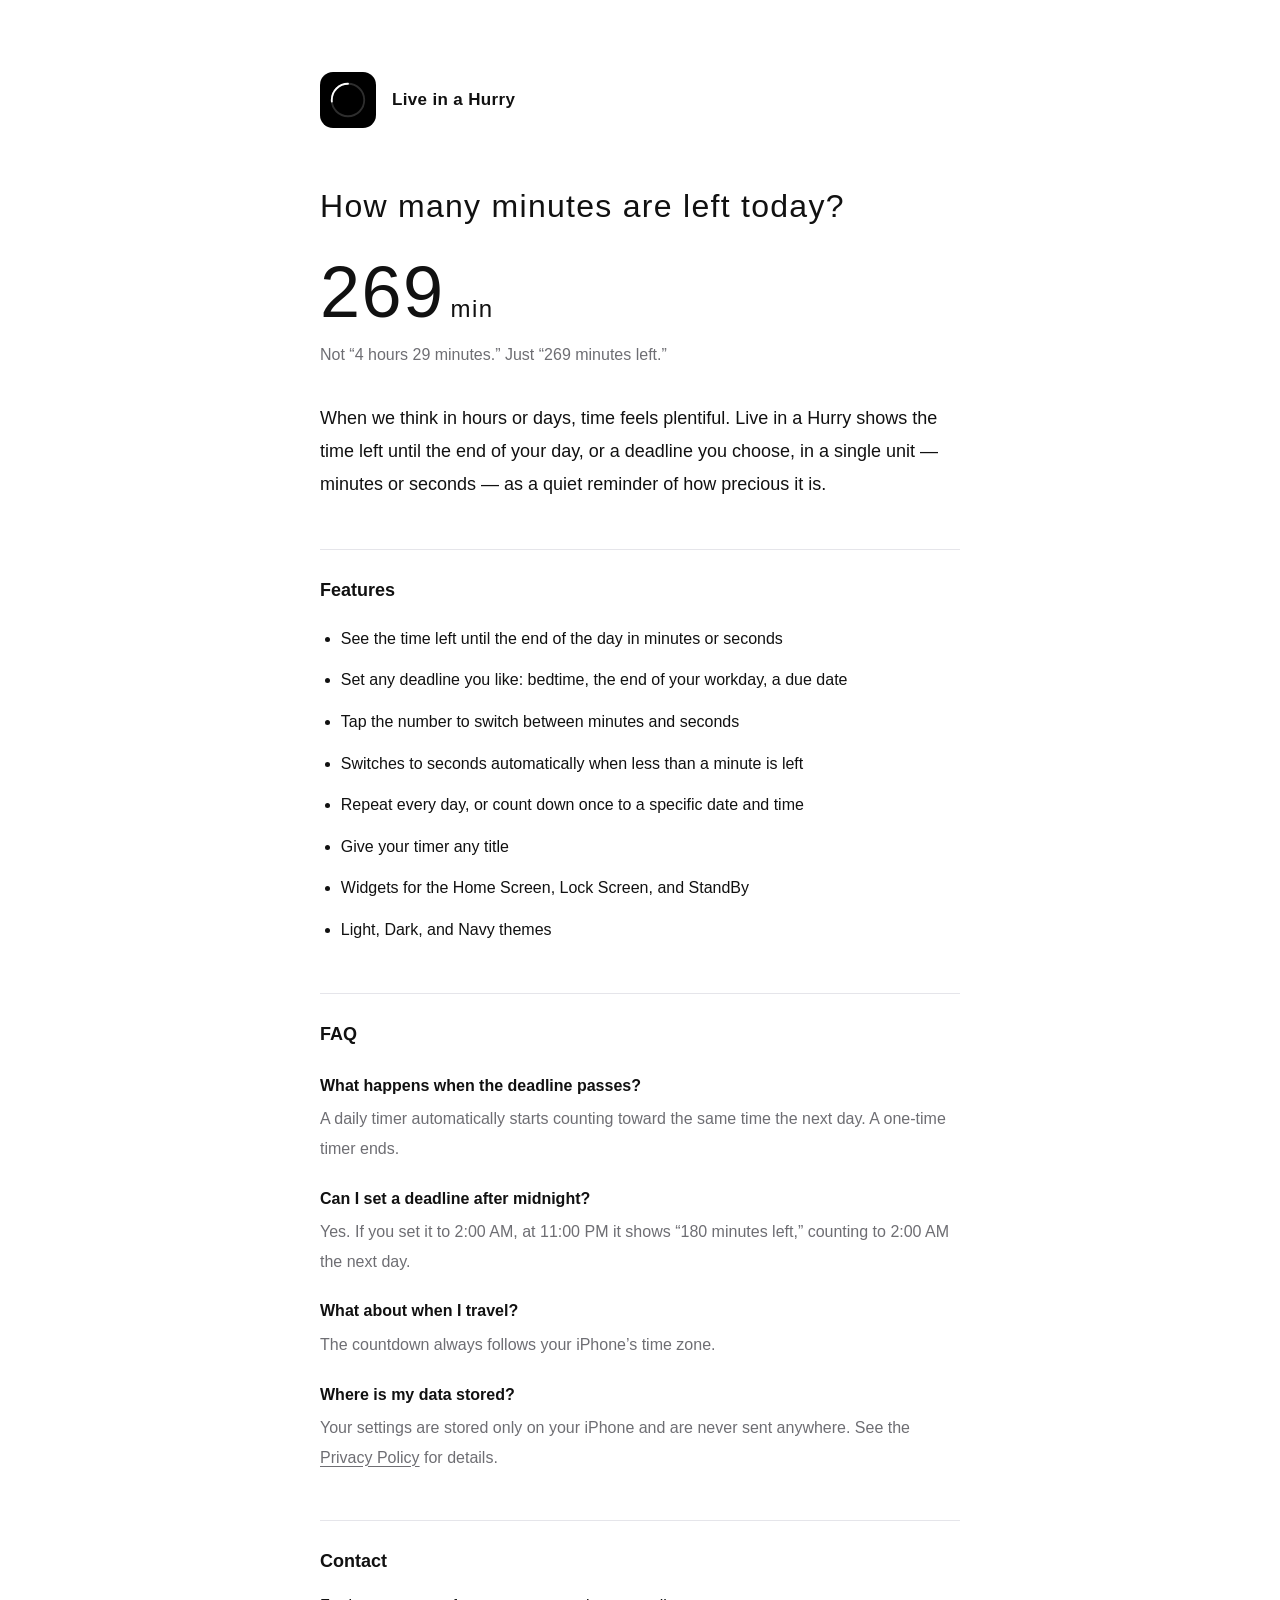
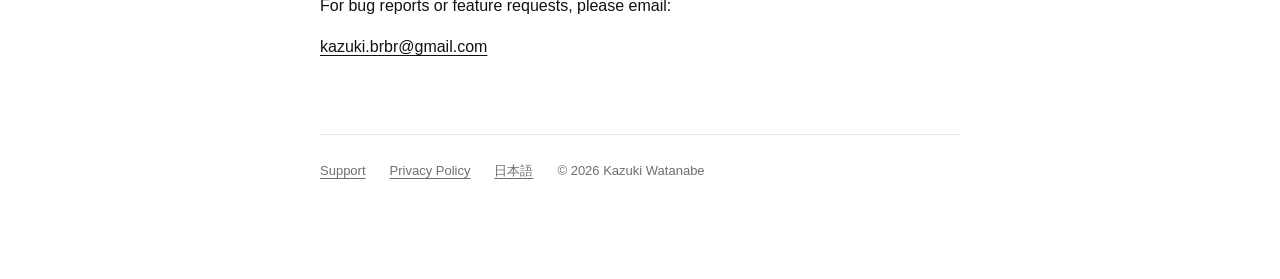
==== docs/en/index.html @ bf793ccd "Localize the app, widget, and support pages into English - Add English translations for every string" ====
<!doctype html>
<html lang="en">
<head>
  <meta charset="utf-8">
  <meta name="viewport" content="width=device-width, initial-scale=1">
  <title>Live in a Hurry</title>
  <meta name="description" content="An iPhone app that shows the time left until the end of your day, or a deadline you choose, in a single unit: “269 minutes left.”">
  <link rel="stylesheet" href="../style.css">
</head>
<body>
<main>
  <header>
    <a href="./">
      <svg class="icon" viewBox="0 0 100 100" aria-hidden="true">
        <circle cx="50" cy="50" r="29" fill="none" stroke="currentColor" stroke-opacity="0.18" stroke-width="3.3" style="color: var(--icon-fg)"/>
        <circle cx="50" cy="50" r="29" fill="none" stroke="var(--icon-fg)" stroke-width="3.3" stroke-linecap="round"
                stroke-dasharray="49.2 200" stroke-dashoffset="-133" transform="rotate(-90 50 50)"/>
      </svg>
      <span class="app-name">Live in a Hurry</span>
    </a>
  </header>

  <h1>How many minutes are left today?</h1>
  <p class="hero-number">269<small>min</small></p>
  <p class="hero-caption">Not “4 hours 29 minutes.” Just “269 minutes left.”</p>

  <p class="lead">When we think in hours or days, time feels plentiful. Live in a Hurry shows the time left until the end of your day, or a deadline you choose, in a single unit — minutes or seconds — as a quiet reminder of how precious it is.</p>

  <h2>Features</h2>
  <ul>
    <li>See the time left until the end of the day in minutes or seconds</li>
    <li>Set any deadline you like: bedtime, the end of your workday, a due date</li>
    <li>Tap the number to switch between minutes and seconds</li>
    <li>Switches to seconds automatically when less than a minute is left</li>
    <li>Repeat every day, or count down once to a specific date and time</li>
    <li>Give your timer any title</li>
    <li>Widgets for the Home Screen, Lock Screen, and StandBy</li>
    <li>Light, Dark, and Navy themes</li>
  </ul>

  <h2>FAQ</h2>
  <dl>
    <dt>What happens when the deadline passes?</dt>
    <dd>A daily timer automatically starts counting toward the same time the next day. A one-time timer ends.</dd>

    <dt>Can I set a deadline after midnight?</dt>
    <dd>Yes. If you set it to 2:00 AM, at 11:00 PM it shows “180 minutes left,” counting to 2:00 AM the next day.</dd>

    <dt>What about when I travel?</dt>
    <dd>The countdown always follows your iPhone’s time zone.</dd>

    <dt>Where is my data stored?</dt>
    <dd>Your settings are stored only on your iPhone and are never sent anywhere. See the <a href="privacy.html">Privacy Policy</a> for details.</dd>
  </dl>

  <h2>Contact</h2>
  <p>For bug reports or feature requests, please email:</p>
  <p><a href="mailto:kazuki.brbr@gmail.com">kazuki.brbr@gmail.com</a></p>

  <footer>
    <a href="./">Support</a>
    <a href="privacy.html">Privacy Policy</a>
    <a href="../" lang="ja">日本語</a>
    <span>© 2026 Kazuki Watanabe</span>
  </footer>
</main>
</body>
</html>
---- docs/style.css ----
:root {
  --bg: #ffffff;
  --text: #111111;
  --muted: #6e6e73;
  --line: #e5e5ea;
  --icon-bg: #000000;
  --icon-fg: #ffffff;
  color-scheme: light dark;
}

@media (prefers-color-scheme: dark) {
  :root {
    --bg: #000000;
    --text: #f5f5f7;
    --muted: #98989d;
    --line: #2c2c2e;
    --icon-bg: #1c1c1e;
  }
}

* { box-sizing: border-box; }

body {
  margin: 0;
  background: var(--bg);
  color: var(--text);
  font-family: -apple-system, BlinkMacSystemFont, "Hiragino Sans", "Hiragino Kaku Gothic ProN", "Noto Sans JP", sans-serif;
  font-size: 16px;
  line-height: 1.85;
  -webkit-font-smoothing: antialiased;
}

main {
  max-width: 680px;
  margin: 0 auto;
  padding: 72px 20px 96px;
}

header {
  display: flex;
  align-items: center;
  gap: 16px;
  margin-bottom: 56px;
}

header a { color: inherit; text-decoration: none; display: flex; align-items: center; gap: 16px; }

.icon {
  width: 56px;
  height: 56px;
  border-radius: 13px;
  background: var(--icon-bg);
  flex-shrink: 0;
}

.app-name { font-size: 17px; font-weight: 600; letter-spacing: 0.02em; }

h1 {
  font-size: 32px;
  font-weight: 300;
  letter-spacing: 0.04em;
  line-height: 1.4;
  margin: 0 0 8px;
}

h2 {
  font-size: 18px;
  font-weight: 600;
  margin: 48px 0 12px;
  padding-top: 24px;
  border-top: 1px solid var(--line);
}

.meta { color: var(--muted); font-size: 14px; margin: 0 0 32px; }

.lead { font-size: 18px; font-weight: 300; }

.hero-number {
  font-size: 72px;
  font-weight: 200;
  letter-spacing: 0.02em;
  line-height: 1.1;
  margin: 24px 0 8px;
  font-variant-numeric: tabular-nums;
}
.hero-number small { font-size: 24px; font-weight: 300; margin-left: 6px; }
.hero-caption { color: var(--muted); margin: 0 0 32px; }

p, li { margin: 0 0 12px; }
ul { padding-left: 1.3em; }

dt { font-weight: 600; margin-top: 20px; }
dd { margin: 4px 0 0; color: var(--muted); }

a { color: inherit; text-underline-offset: 3px; }

footer {
  margin-top: 72px;
  padding-top: 24px;
  border-top: 1px solid var(--line);
  color: var(--muted);
  font-size: 13px;
  display: flex;
  flex-wrap: wrap;
  gap: 8px 24px;
}
footer a { color: inherit; }
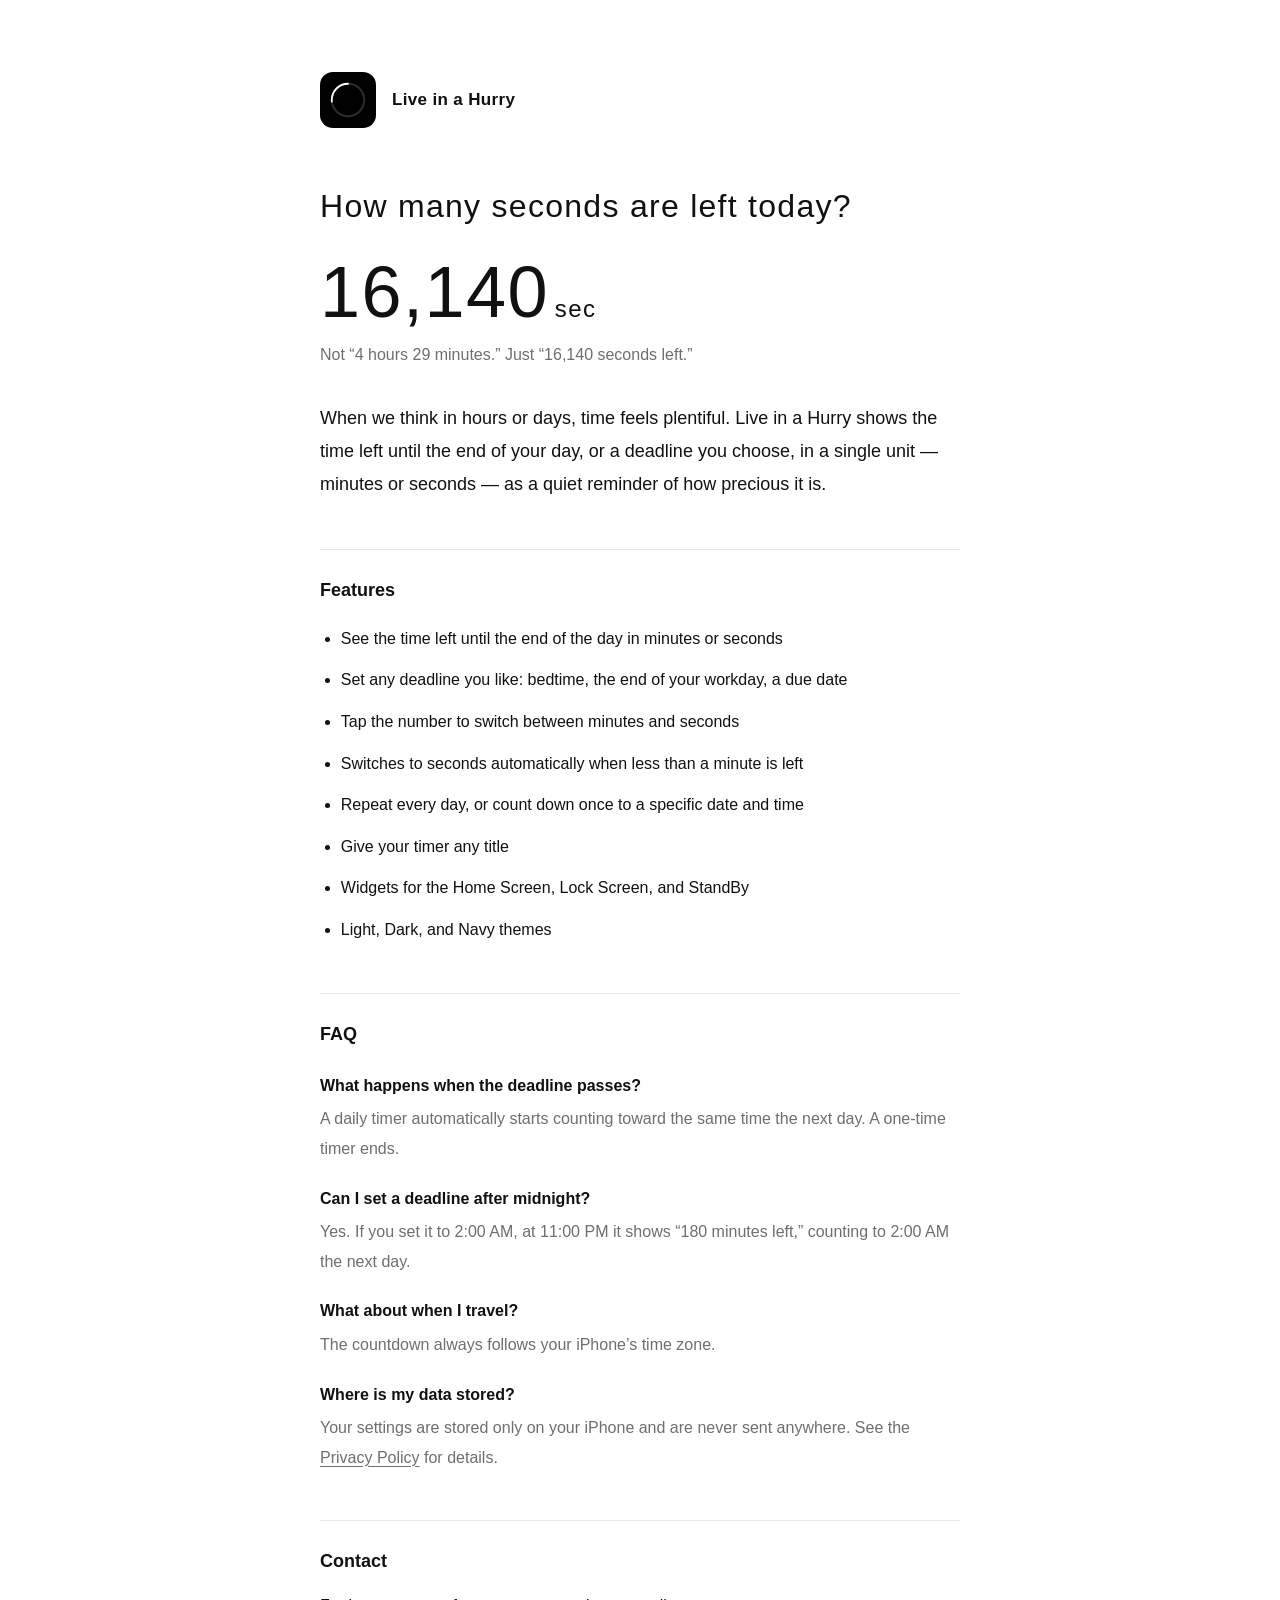
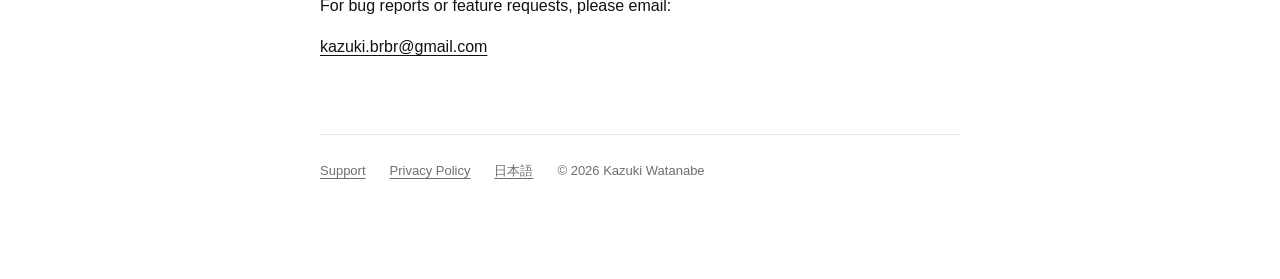
==== commit f297d7ef: "Use seconds in the support page headline to match the store subtitle Co-Authored-By: Claude Opus 5.5" ====
--- a/docs/en/index.html
+++ b/docs/en/index.html
@@ -20,9 +20,9 @@
     </a>
   </header>
 
-  <h1>How many minutes are left today?</h1>
-  <p class="hero-number">269<small>min</small></p>
-  <p class="hero-caption">Not “4 hours 29 minutes.” Just “269 minutes left.”</p>
+  <h1>How many seconds are left today?</h1>
+  <p class="hero-number">16,140<small>sec</small></p>
+  <p class="hero-caption">Not “4 hours 29 minutes.” Just “16,140 seconds left.”</p>
 
   <p class="lead">When we think in hours or days, time feels plentiful. Live in a Hurry shows the time left until the end of your day, or a deadline you choose, in a single unit — minutes or seconds — as a quiet reminder of how precious it is.</p>
 
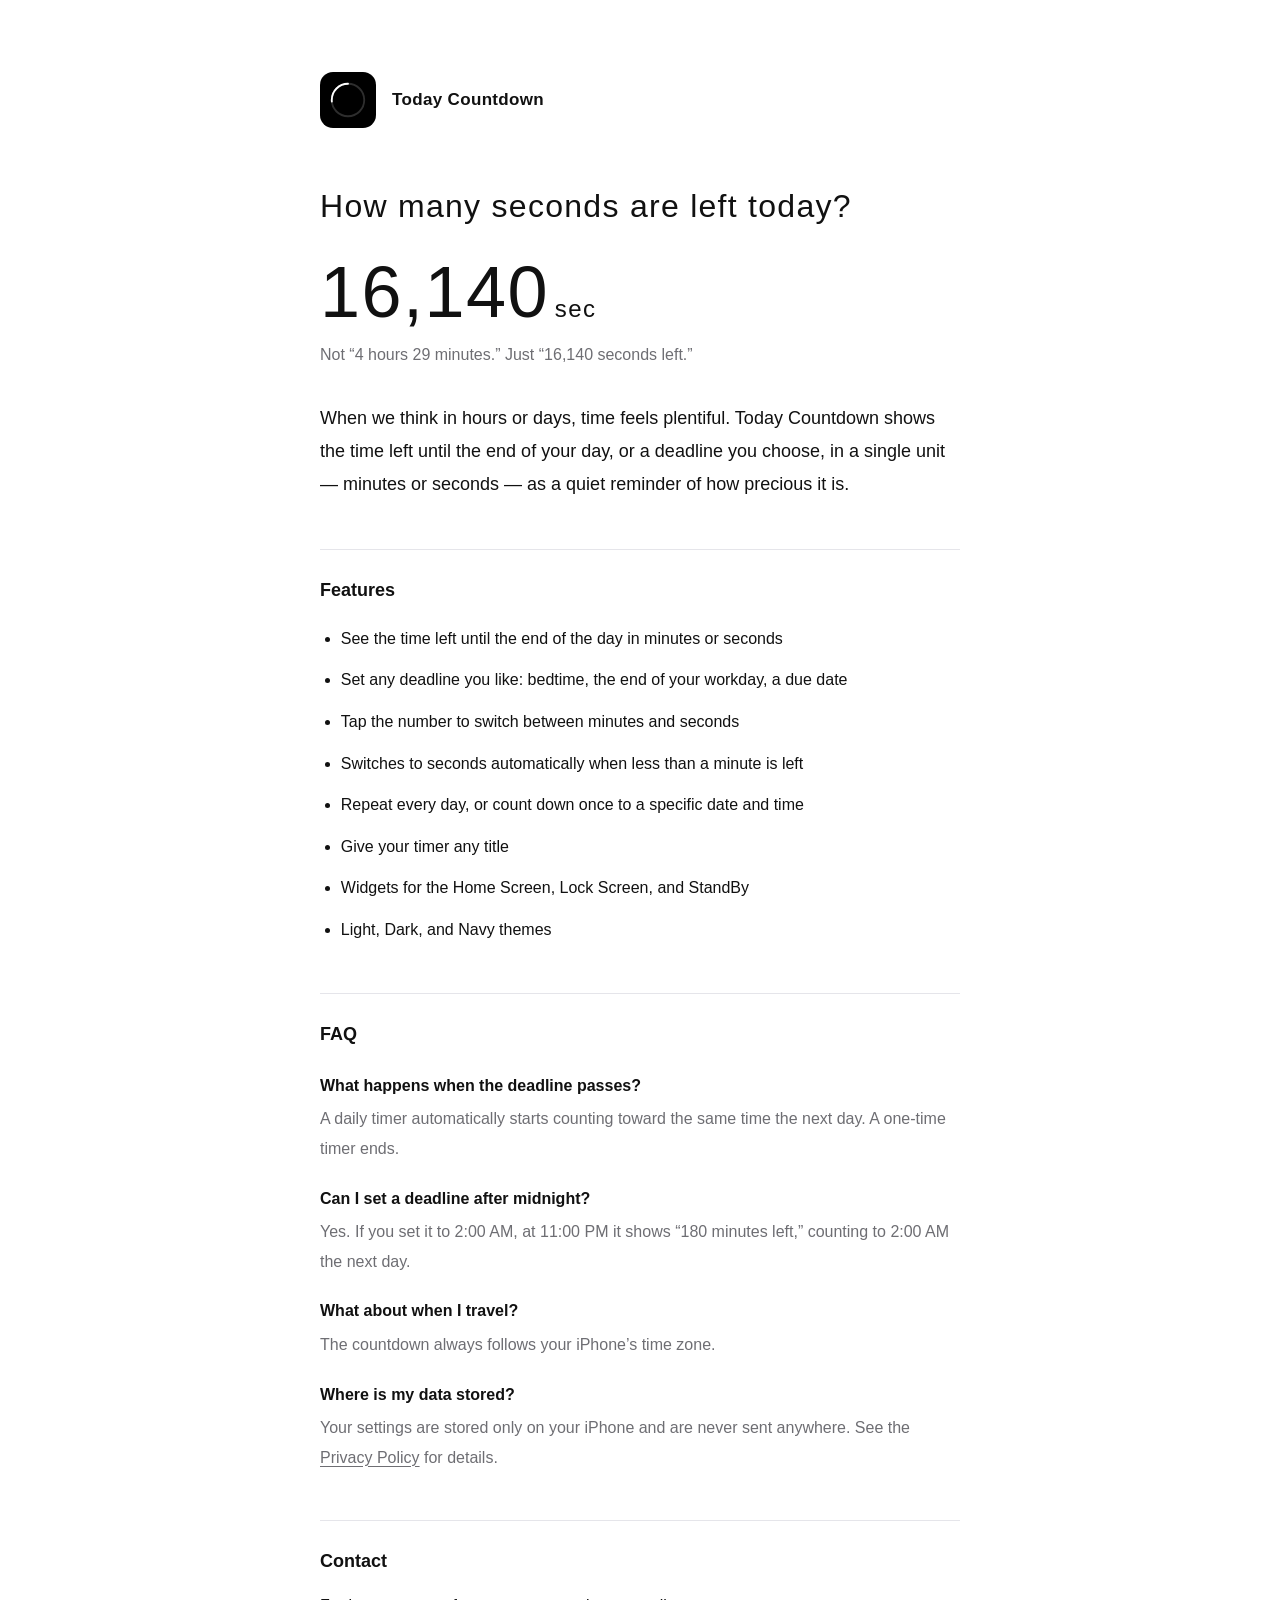
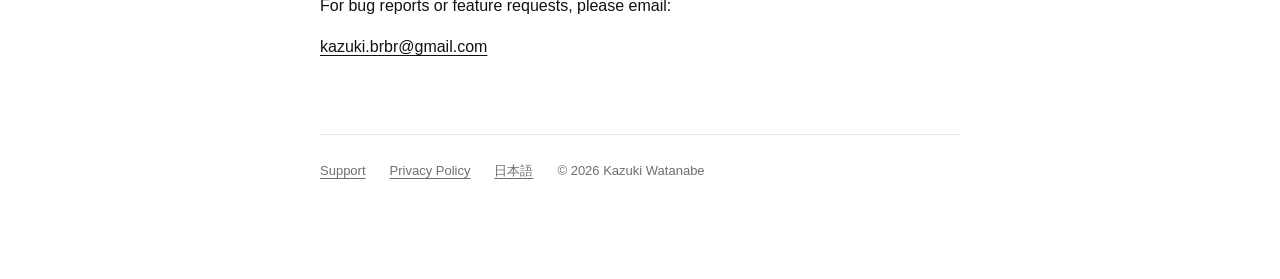
==== commit cc3e1de4: "Rename the English app name to Today Countdown and bump the build to 2 Live in a Hurry was already t" ====
--- a/docs/en/index.html
+++ b/docs/en/index.html
@@ -3,7 +3,7 @@
 <head>
   <meta charset="utf-8">
   <meta name="viewport" content="width=device-width, initial-scale=1">
-  <title>Live in a Hurry</title>
+  <title>Today Countdown</title>
   <meta name="description" content="An iPhone app that shows the time left until the end of your day, or a deadline you choose, in a single unit: “269 minutes left.”">
   <link rel="stylesheet" href="../style.css">
 </head>
@@ -16,7 +16,7 @@
         <circle cx="50" cy="50" r="29" fill="none" stroke="var(--icon-fg)" stroke-width="3.3" stroke-linecap="round"
                 stroke-dasharray="49.2 200" stroke-dashoffset="-133" transform="rotate(-90 50 50)"/>
       </svg>
-      <span class="app-name">Live in a Hurry</span>
+      <span class="app-name">Today Countdown</span>
     </a>
   </header>
 
@@ -24,7 +24,7 @@
   <p class="hero-number">16,140<small>sec</small></p>
   <p class="hero-caption">Not “4 hours 29 minutes.” Just “16,140 seconds left.”</p>
 
-  <p class="lead">When we think in hours or days, time feels plentiful. Live in a Hurry shows the time left until the end of your day, or a deadline you choose, in a single unit — minutes or seconds — as a quiet reminder of how precious it is.</p>
+  <p class="lead">When we think in hours or days, time feels plentiful. Today Countdown shows the time left until the end of your day, or a deadline you choose, in a single unit — minutes or seconds — as a quiet reminder of how precious it is.</p>
 
   <h2>Features</h2>
   <ul>
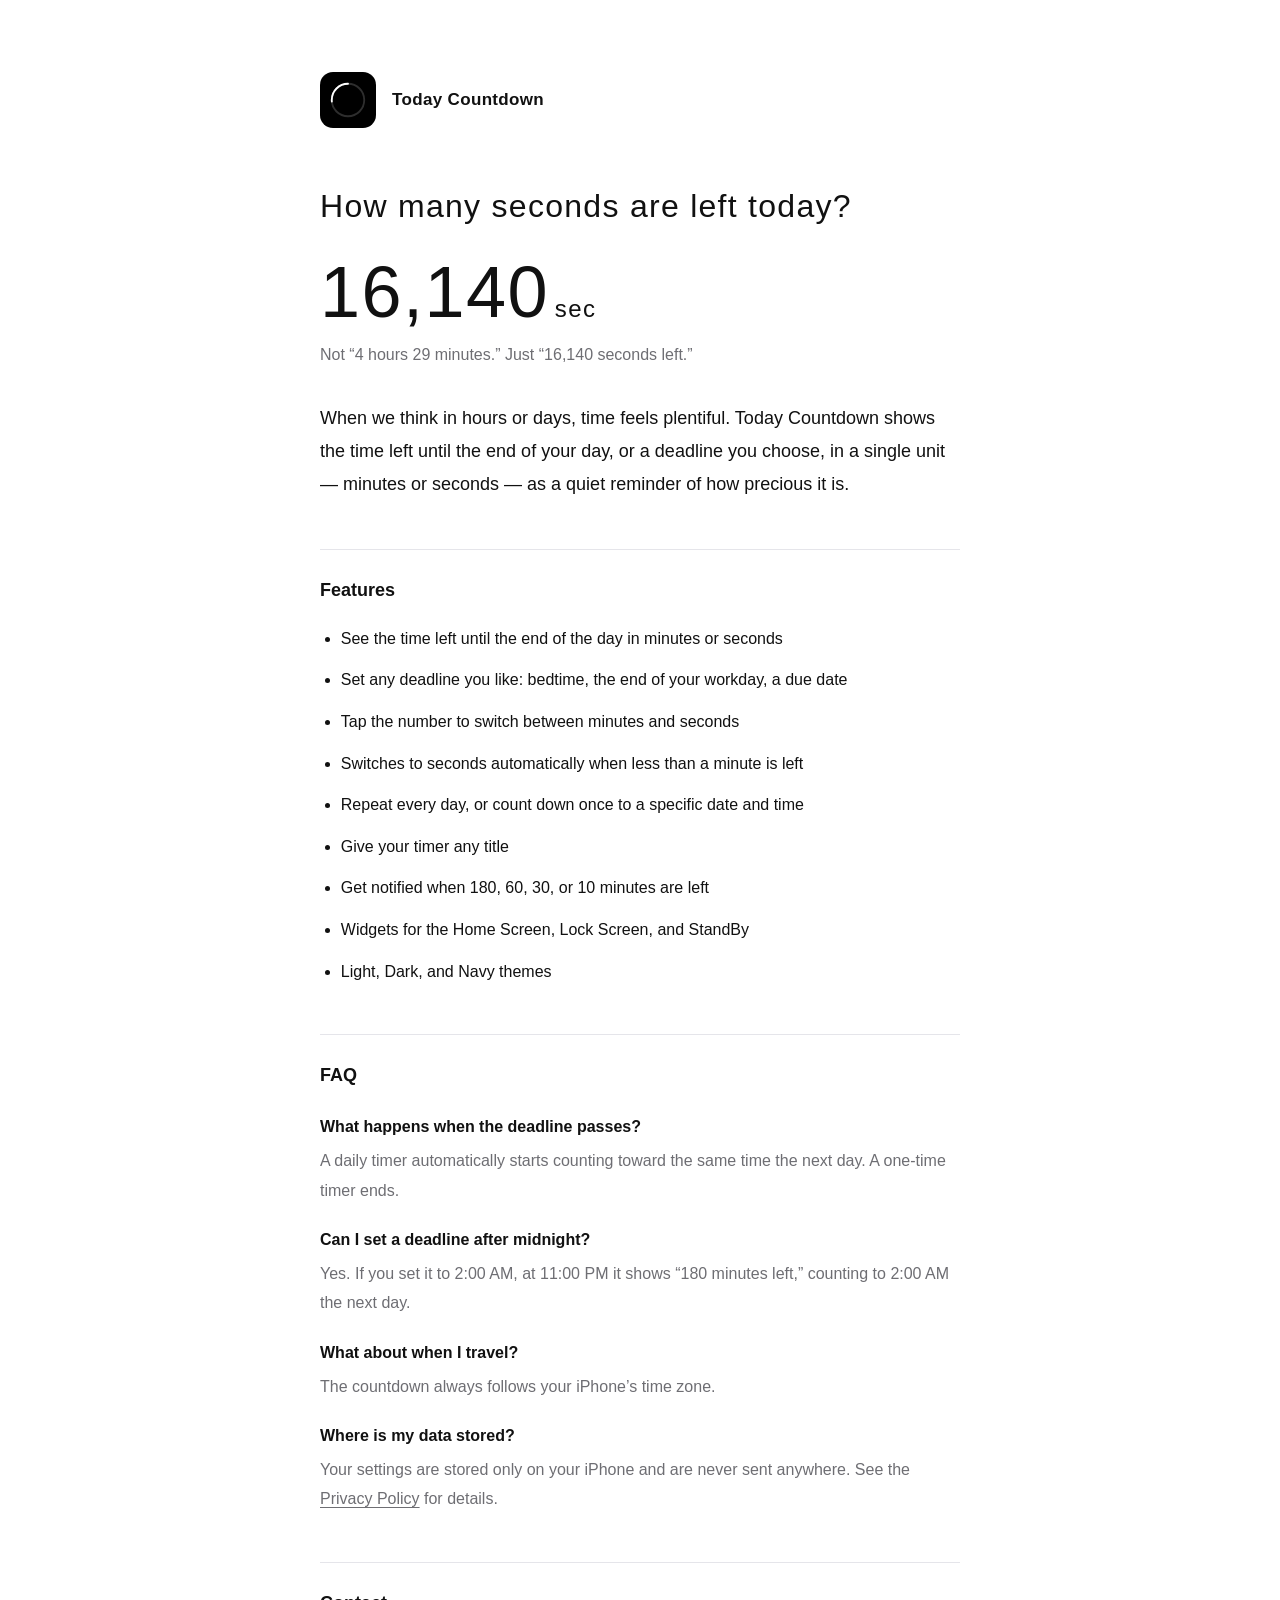
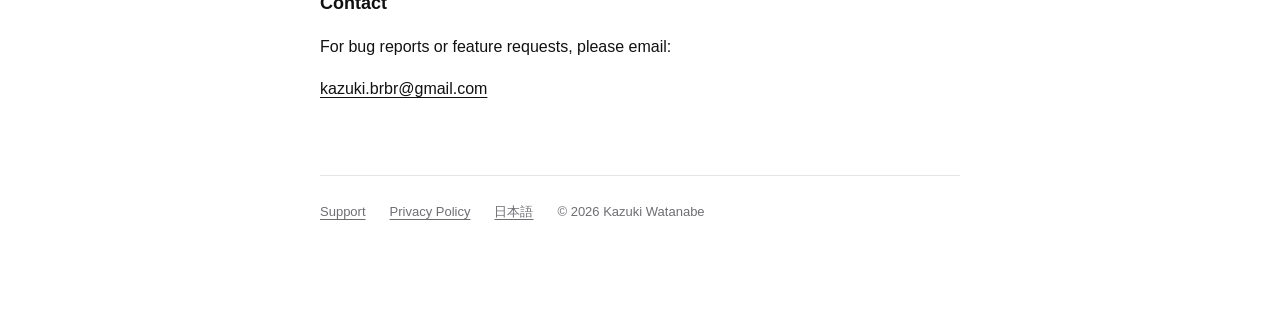
==== commit 3db39828: "Add reminders and a review link (1.1.0) - Local notifications when 180, 60, 30, or 10 minutes are le" ====
--- a/docs/en/index.html
+++ b/docs/en/index.html
@@ -34,6 +34,7 @@
     <li>Switches to seconds automatically when less than a minute is left</li>
     <li>Repeat every day, or count down once to a specific date and time</li>
     <li>Give your timer any title</li>
+    <li>Get notified when 180, 60, 30, or 10 minutes are left</li>
     <li>Widgets for the Home Screen, Lock Screen, and StandBy</li>
     <li>Light, Dark, and Navy themes</li>
   </ul>
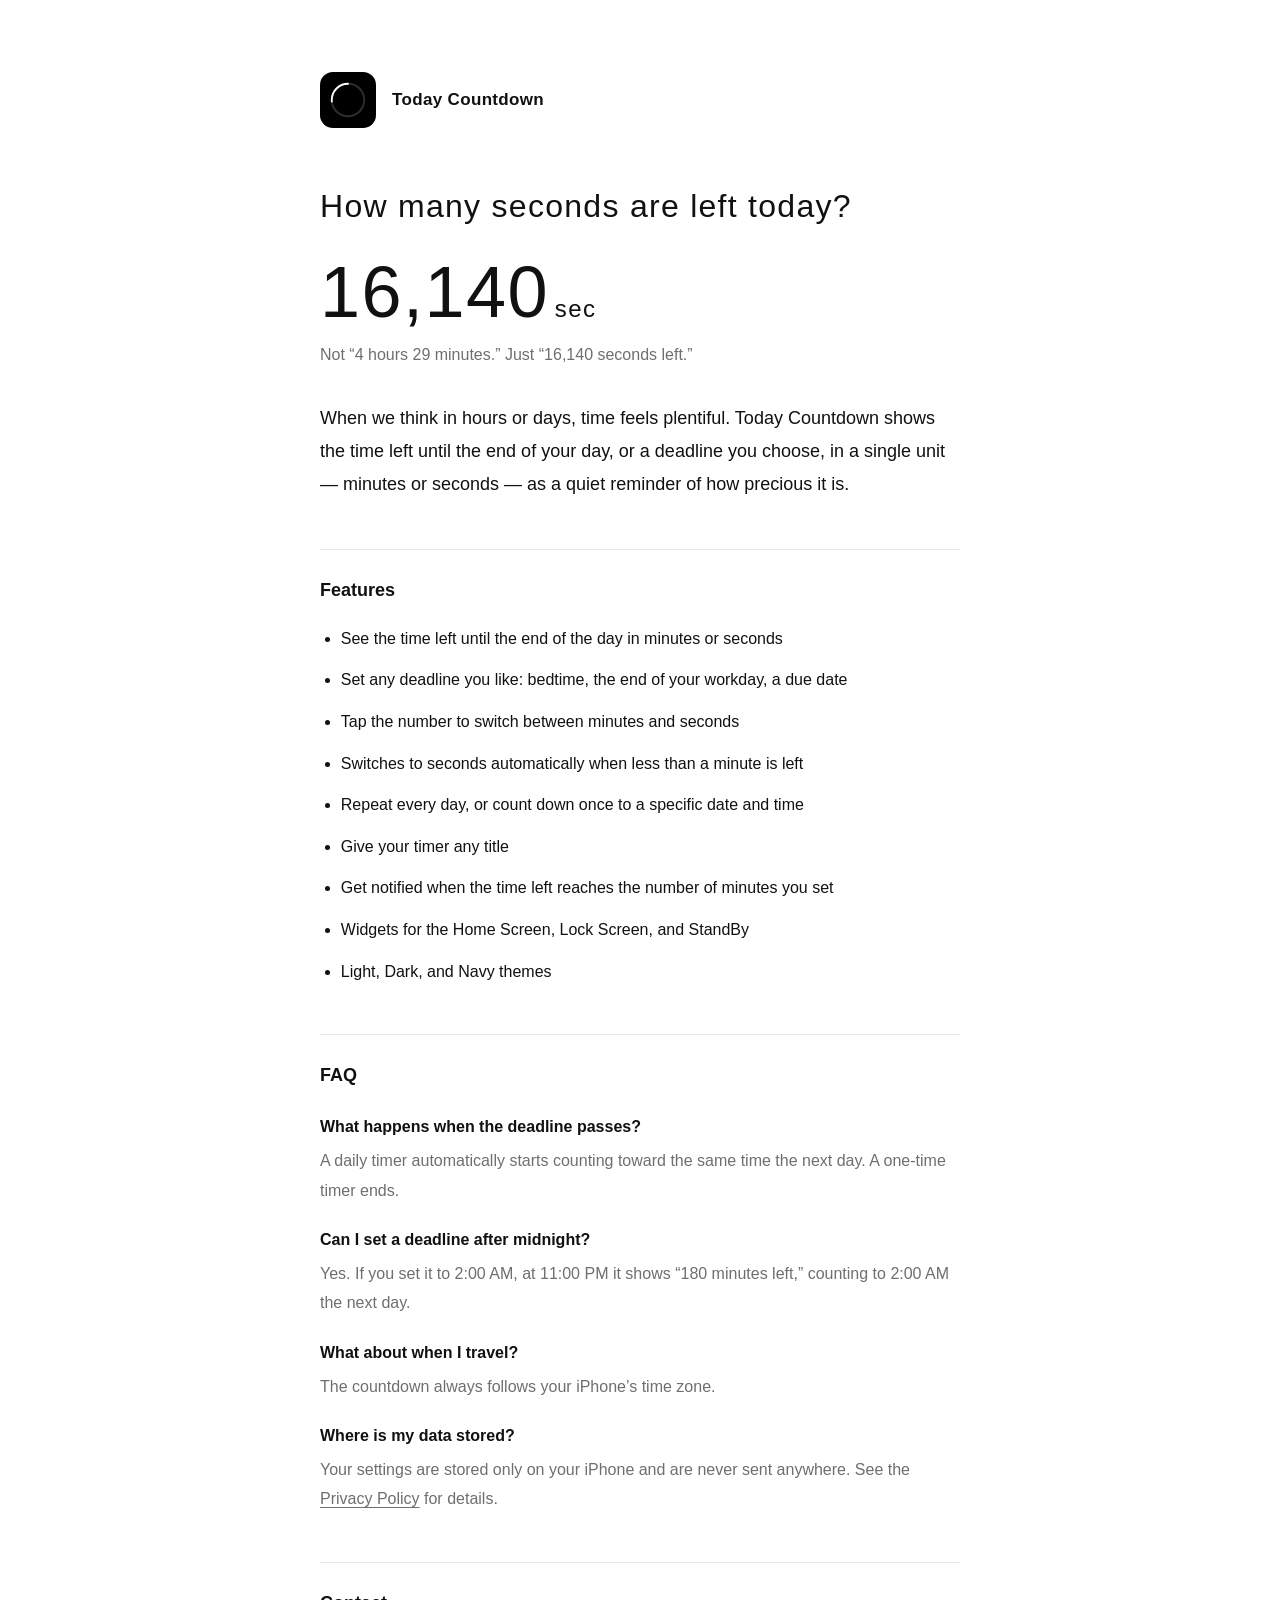
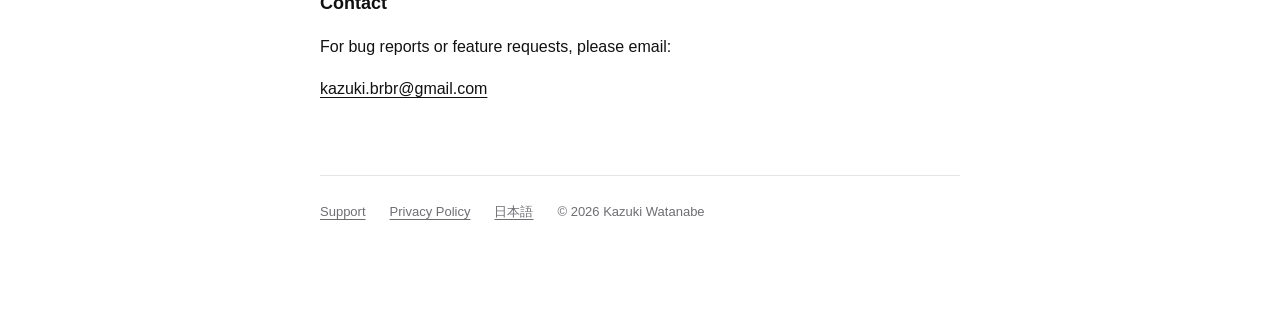
==== commit 6beebe4a: "Let the user enter the reminder lead time instead of four presets One reminder at a user-entered num" ====
--- a/docs/en/index.html
+++ b/docs/en/index.html
@@ -34,7 +34,7 @@
     <li>Switches to seconds automatically when less than a minute is left</li>
     <li>Repeat every day, or count down once to a specific date and time</li>
     <li>Give your timer any title</li>
-    <li>Get notified when 180, 60, 30, or 10 minutes are left</li>
+    <li>Get notified when the time left reaches the number of minutes you set</li>
     <li>Widgets for the Home Screen, Lock Screen, and StandBy</li>
     <li>Light, Dark, and Navy themes</li>
   </ul>
